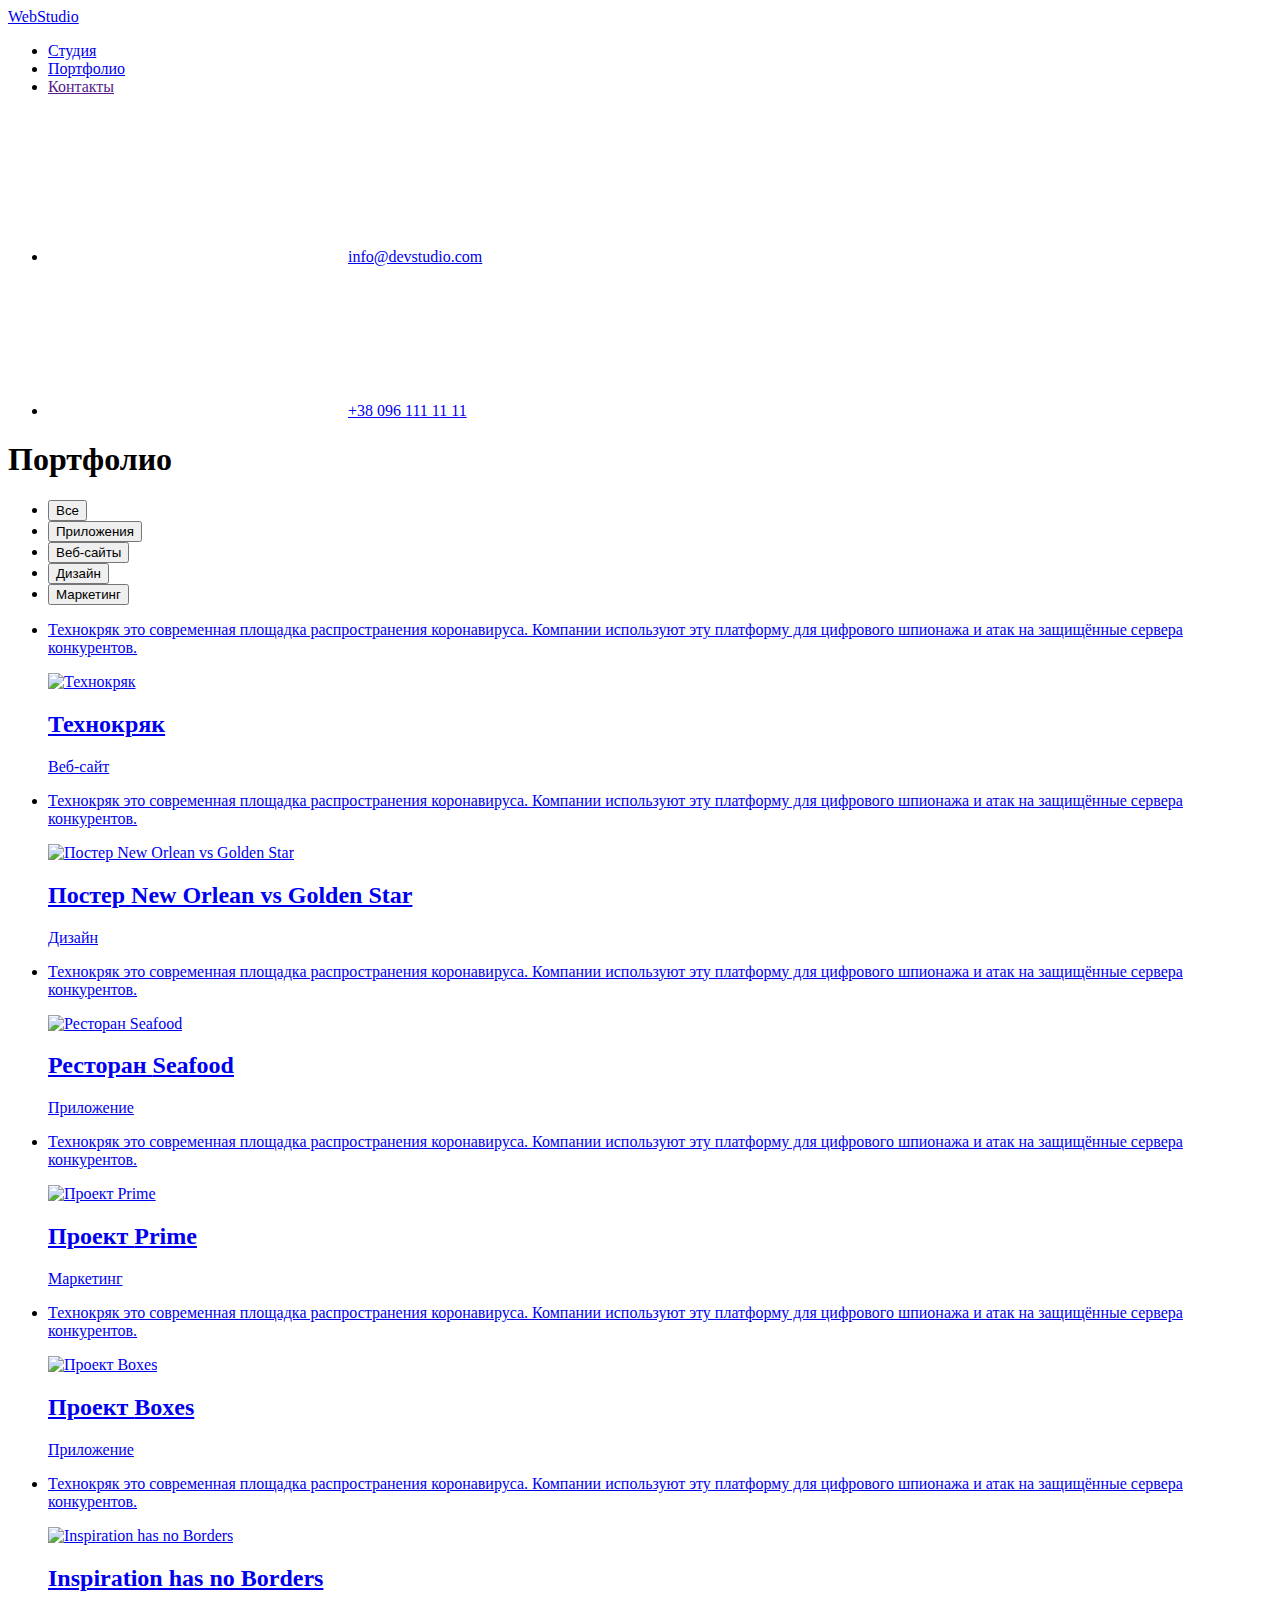
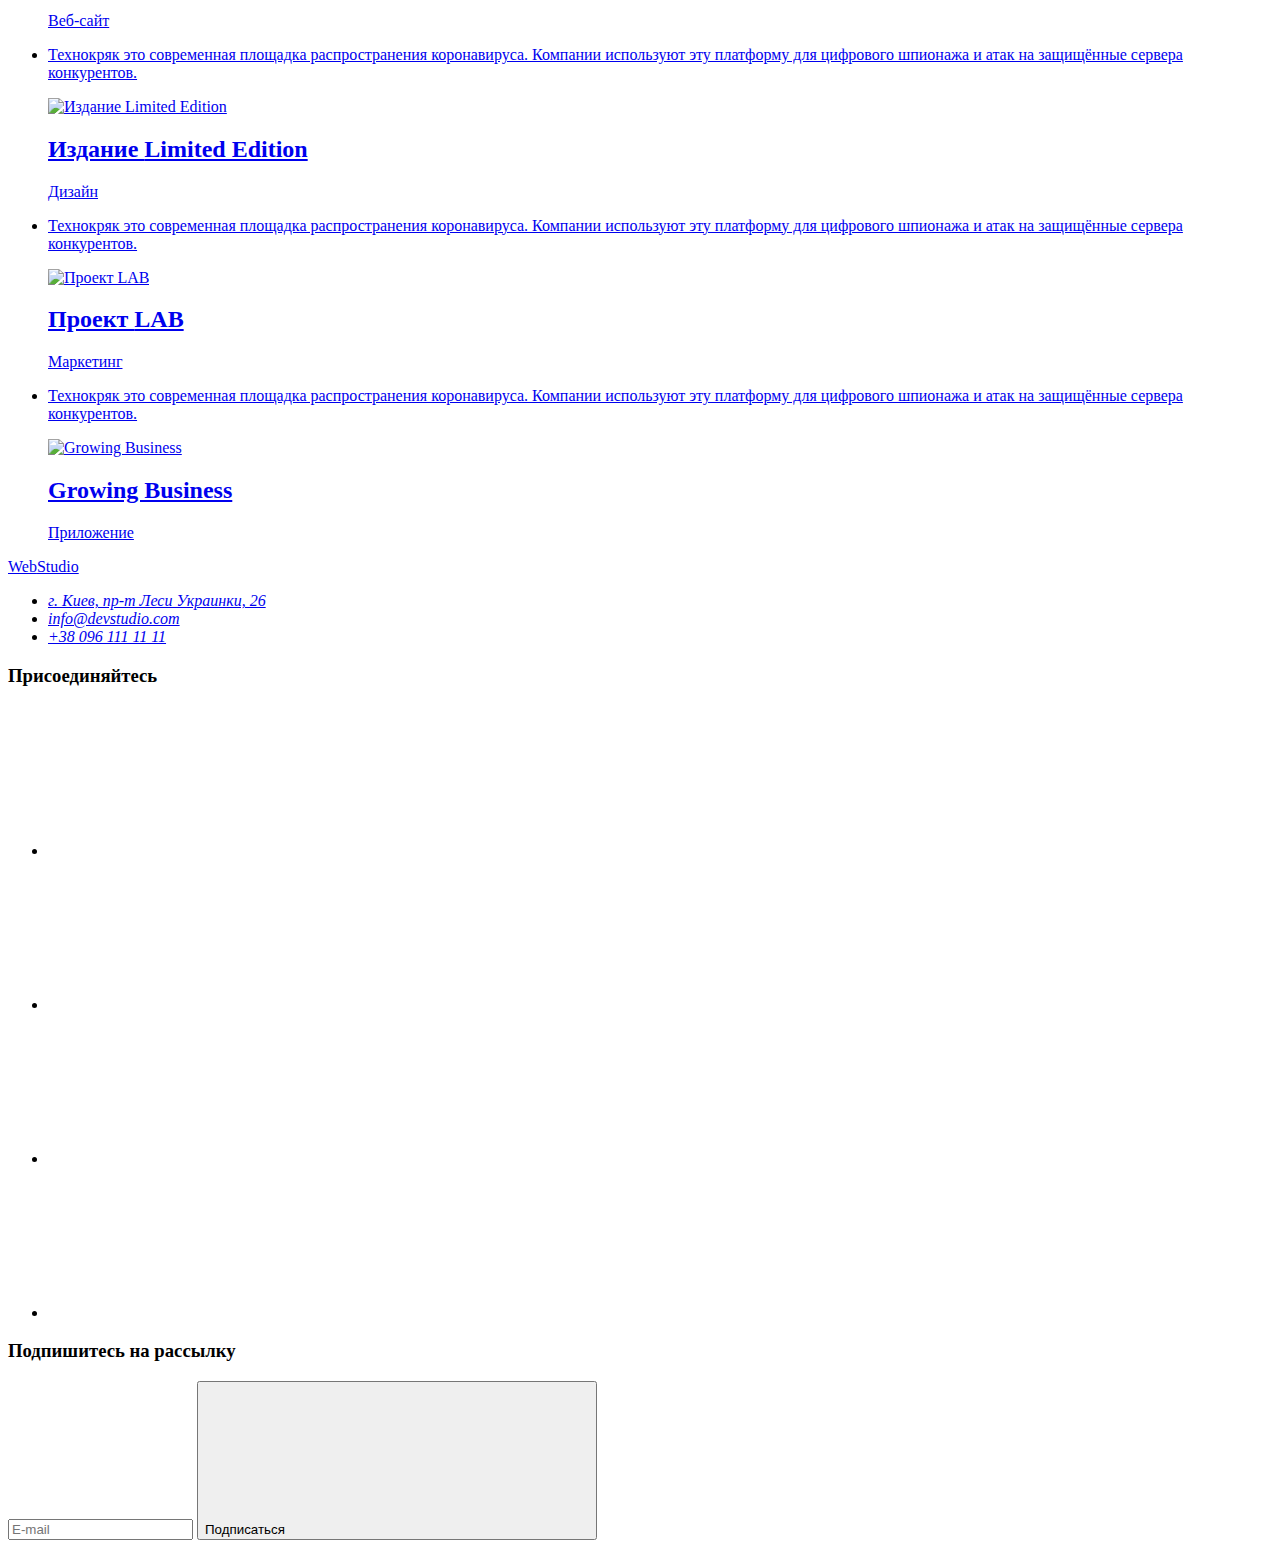
==== portfolio.html @ 22530e2b "Add files via upload" ====
<!DOCTYPE html>
<html lang="ru">

<head>
    <meta charset="UTF-8">
    <meta http-equiv="X-UA-Compatible" content="IE=edge">
    <meta name="viewport" content="width=device-width, initial-scale=1.0">
    <title>Портфолио</title>
    <link rel="preconnect" href="https://fonts.googleapis.com">
    <link rel="preconnect" href="https://fonts.gstatic.com" crossorigin>
    <link href="https://fonts.googleapis.com/css2?family=Raleway:wght@700&family=Roboto:wght@400;500;700;900&display=swap" rel="stylesheet">
    <link rel="stylesheet" href="./css/modern-normalize.css">
    <link rel="stylesheet" href="./css/styles.css">
</head>

<body>

    <!-- Шапка -->
    <header>
        <div class="container flex">
            <!-- Навигация по сайту -->
            <a href="./index.html" class="logo-head" lang="en"><span class="logo-accent">Web</span>Studio</a>
            <nav class="navigation">
                <ul class="site-nav">
                    <li class="item"><a href="./index.html" class="link">Студия</a></li>
                    <li class="item">
                        <a href="./portfolio.html" class="link current">Портфолио</a>
                        <div class="curr"></div>
                    </li>
                    <li class="item"><a href="" class="link">Контакты</a></li>
                </ul>
            </nav>
            <ul class="contact-nav">
                <li class="item">
                    <a href="mailto:info@devstudio.com" class="link">
                        <svg class="mail-icon">
                            <use href="./images/icons.svg#veicon-enlope-hover"></use>
                        </svg>info@devstudio.com</a>
                </li>
                <li class="item">
                    <a href="tel:+380961111111" class="link">
                        <svg class="tel-icon">
                            <use href="./images/icons.svg#icon-smartphone"></use>
                        </svg>+38 096 111 11 11</a>
                </li>
            </ul>
        </div>
    </header>

    <!-- Раздел с уникальным контентом -->
    <main>
        <!-- Секция с набором проектов и их сортировкой -->
        <section class="section portfolio">
            <div class="container">
                <h1 class="section-title hide">Портфолио</h1>
                <ul class="filter-buttons">
                    <li class="item"><button type="button" class="portfolio-button">Все</button></li>
                    <li class="item"><button type="button" class="portfolio-button">Приложения</button></li>
                    <li class="item"><button type="button" class="portfolio-button">Веб-сайты</button></li>
                    <li class="item"><button type="button" class="portfolio-button">Дизайн</button></li>
                    <li class="item"><button type="button" class="portfolio-button">Маркетинг</button></li>
                </ul>

                <ul class="filter">
                    <li class="item">
                        <a href="#" class="link">
                            <div class="posters">
                                <p class="posters-descr-text">Технокряк это современная площадка распространения коронавируса. Компании используют эту платформу для цифрового шпионажа и атак на защищённые сервера конкурентов.
                                </p>
                                <img src="images/porfolio/tehnokriak.png" alt="Технокряк" width="370">
                            </div>
                            <div class="posters-text">
                                <h2 class="title">Технокряк</h2>
                                <p class="text">Веб-сайт</p>
                            </div>
                        </a>
                    </li>
                    <li class="item">
                        <a href="#" class="link">
                            <div class="posters">
                                <p class="posters-descr-text">Технокряк это современная площадка распространения коронавируса. Компании используют эту платформу для цифрового шпионажа и атак на защищённые сервера конкурентов.
                                </p>
                                <img src="images/porfolio/new-orlean-vs-golden-star.png" alt="Постер New Orlean vs Golden Star" width="370">
                            </div>
                            <div class="posters-text">
                                <h2 class="title">Постер <span lang="en">New Orlean vs Golden Star</span></h2>
                                <p class="text">Дизайн</p>
                            </div>
                        </a>
                    </li>
                    <li class="item">
                        <a href="#" class="link">
                            <div class="posters">
                                <p class="posters-descr-text">Технокряк это современная площадка распространения коронавируса. Компании используют эту платформу для цифрового шпионажа и атак на защищённые сервера конкурентов.
                                </p>
                                <img src="images/porfolio/seafood.png" alt="Ресторан Seafood" width="370">
                            </div>
                            <div class="posters-text">
                                <h2 class="title">Ресторан <span lang="en">Seafood</span></h2>
                                <p class="text">Приложение</p>
                            </div>
                        </a>
                    </li>
                    <li class="item">
                        <a href="#" class="link">
                            <div class="posters">
                                <p class="posters-descr-text">Технокряк это современная площадка распространения коронавируса. Компании используют эту платформу для цифрового шпионажа и атак на защищённые сервера конкурентов.
                                </p>
                                <img src="images/porfolio/project-prime.png" alt="Проект Prime" width="370">
                            </div>
                            <div class="posters-text">
                                <h2 class="title">Проект <span lang="en">Prime</span></h2>
                                <p class="text">Маркетинг</p>
                            </div>
                        </a>
                    </li>
                    <li class="item">
                        <a href="#" class="link">
                            <div class="posters">
                                <p class="posters-descr-text">Технокряк это современная площадка распространения коронавируса. Компании используют эту платформу для цифрового шпионажа и атак на защищённые сервера конкурентов.
                                </p>
                                <img src="images/porfolio/project-boxes.png" alt="Проект Boxes" width="370">
                            </div>
                            <div class="posters-text">
                                <h2 class="title">Проект <span lang="en">Boxes</span></h2>
                                <p class="text">Приложение</p>
                            </div>
                        </a>
                    </li>
                    <li class="item">
                        <a href="#" class="link">
                            <div class="posters">
                                <p class="posters-descr-text">Технокряк это современная площадка распространения коронавируса. Компании используют эту платформу для цифрового шпионажа и атак на защищённые сервера конкурентов.
                                </p>
                                <img src="images/porfolio/inspiration-has-no-borders.png" alt="Inspiration has no Borders" width="370">
                            </div>
                            <div class="posters-text">
                                <h2 class="title" lang="en">Inspiration has no Borders</h2>
                                <p class="text">Веб-сайт</p>
                            </div>
                        </a>
                    </li>
                    <li class="item">
                        <a href="#" class="link">
                            <div class="posters">
                                <p class="posters-descr-text">Технокряк это современная площадка распространения коронавируса. Компании используют эту платформу для цифрового шпионажа и атак на защищённые сервера конкурентов.
                                </p>
                                <img src="images/porfolio/limited-edition.png" alt="Издание Limited Edition" width="370">
                            </div>
                            <div class="posters-text">
                                <h2 class="title">Издание <span lang="en">Limited Edition</span></h2>
                                <p class="text">Дизайн</p>
                            </div>
                        </a>
                    </li>
                    <li class="item">
                        <a href="#" class="link">
                            <div class="posters">
                                <p class="posters-descr-text">Технокряк это современная площадка распространения коронавируса. Компании используют эту платформу для цифрового шпионажа и атак на защищённые сервера конкурентов.
                                </p>
                                <img src="images/porfolio/project-lab.png" alt="Проект LAB" width="370">
                            </div>
                            <div class="posters-text">
                                <h2 class="title">Проект <span lang="en">LAB</span></h2>
                                <p class="text">Маркетинг</p>
                            </div>
                        </a>
                    </li>
                    <li class="item">
                        <a href="#" class="link">
                            <div class="posters">
                                <p class="posters-descr-text">Технокряк это современная площадка распространения коронавируса. Компании используют эту платформу для цифрового шпионажа и атак на защищённые сервера конкурентов.
                                </p>
                                <img src="images/porfolio/growing-business.png" alt="Growing Business" width="370">
                            </div>
                            <div class="posters-text">
                                <h2 class="title" lang="en">Growing Business</h2>
                                <p class="text">Приложение</p>
                            </div>
                        </a>
                    </li>
                </ul>
            </div>
        </section>
    </main>

    <!-- Подвал -->
    <!-- Подвал -->
    <footer class="footer">
        <div class="container">
            <div class="conection">
                <a href="./index.html" class="logo-foot" lang="en"><span class="logo-accent">Web</span>Studio</a>
                <address>
                    <ul class="address">
                        <li class="item"><a href="https://goo.gl/maps/6MaBWdPsoocgWnQo9" class="link">г. Киев, пр-т Леси
                                Украинки, 26</a></li>
                        <li class="item"><a href="mailto:info@devstudio.com" class="link-opacity">info@devstudio.com</a>
                        </li>
                        <li><a href="tel:+380961111111" class="link-opacity ">+38 096 111 11 11</a></li>
                    </ul>
                </address>
            </div>
            <div class="join-us">
                <h3 class="title">Присоединяйтесь</h3>
                <ul class="colladge-join">
                    <li class="item">
                        <a href="https://www.instagram.com/" class="link-join">
                            <svg class="icon-join">
                                <use href="./images/icons.svg#icon-instagram"></use>
                            </svg>
                        </a>
                    </li>
                    <li class="item">
                        <a href="https://twitter.com/" class="link-join">
                            <svg class="icon-join">
                                <use href="./images/icons.svg#icon-twitter"></use>
                            </svg>
                        </a>
                    </li>
                    <li class="item">
                        <a href="https://facebook.com/" class="link-join">
                            <svg class="icon-join">
                                <use href="./images/icons.svg#icon-facebook"></use>
                            </svg>
                        </a>
                    </li>
                    <li class="item">
                        <a href="https://linkedin.com/" class="link-join">
                            <svg class="icon-join">
                                <use href="./images/icons.svg#icon-linkedin"></use>
                            </svg>
                        </a>
                    </li>
                </ul>
            </div>
            <form class="subscribe">
                <h3 class="title">Подпишитесь на рассылку</h3>
                <div class="subscribe-field">
                    <label class="sub-label">
                        <input type="email" name="email" class="email" placeholder="E-mail" />
                    </label>
                    <button type="submit" class="button subscribe-button">
                        <span class="subscribe-button-content">
                            Подписаться
                            <svg class="subscribe-icon">
                                <use href="./images/icons.svg#telegram"></use>
                            </svg>
                        </span>
                    </button>
                </div>
            </form>
        </div>
    </footer>
</body>

</html>
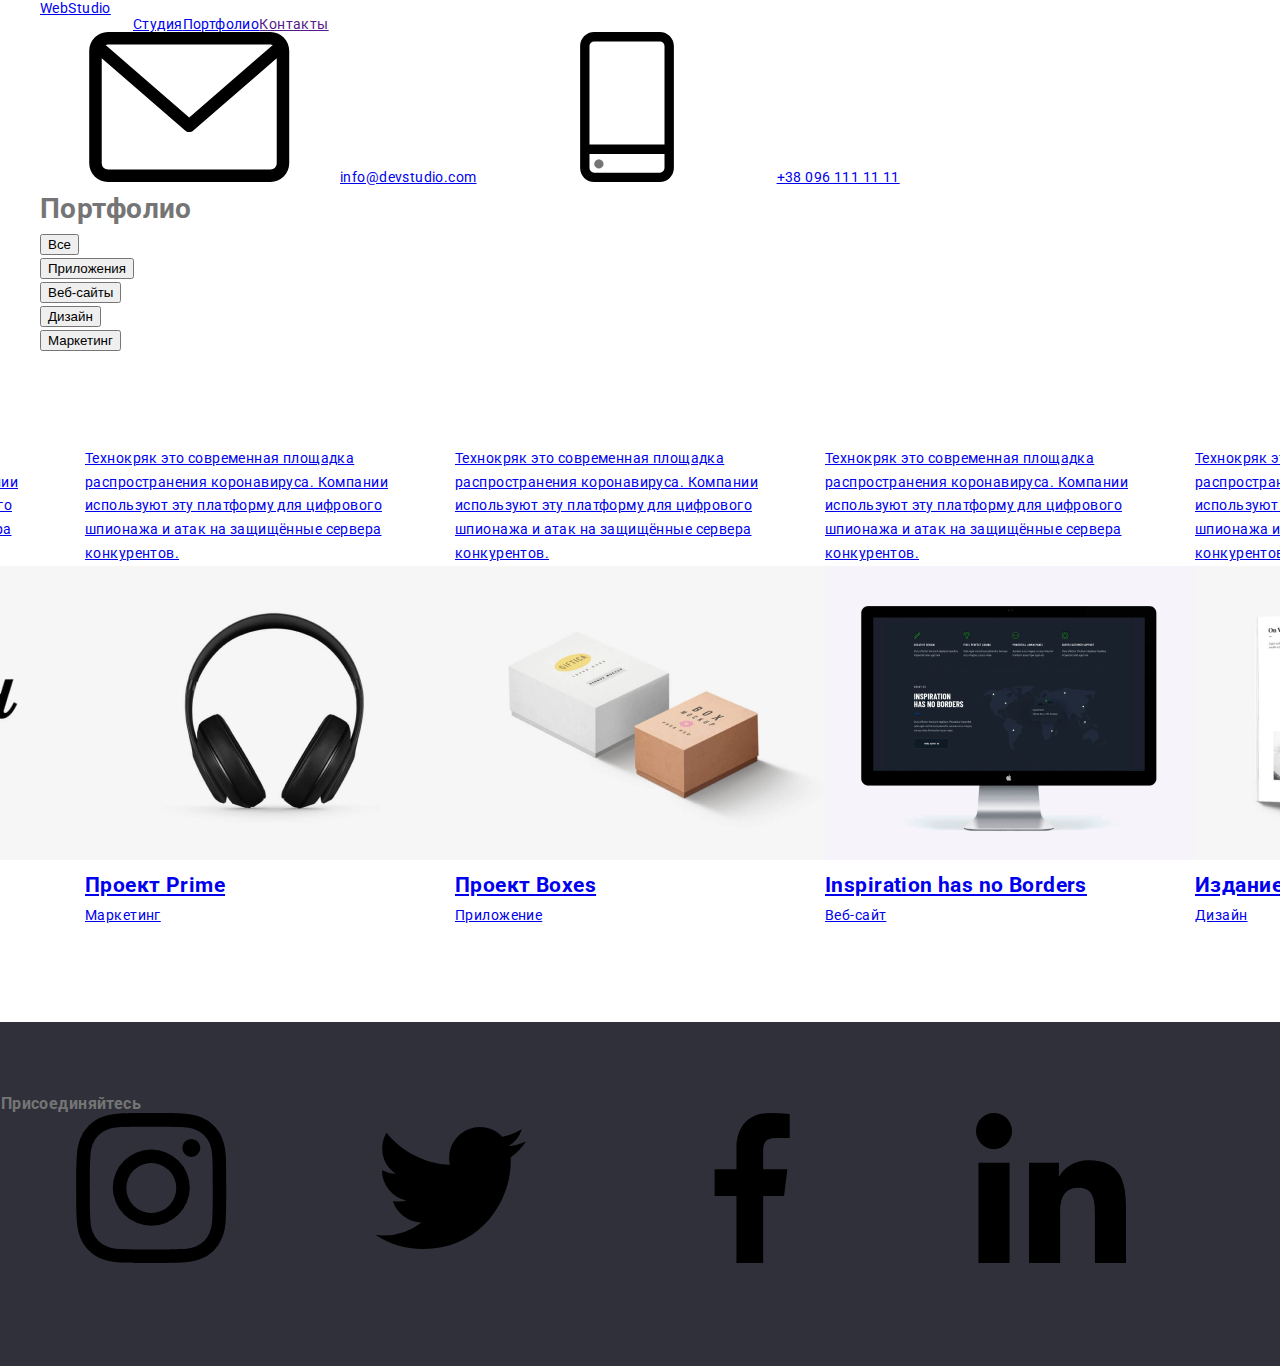
==== commit 2b4ce6df: "підключення sass" ====
--- a/portfolio.html
+++ b/portfolio.html
@@ -9,8 +9,9 @@
     <link rel="preconnect" href="https://fonts.googleapis.com">
     <link rel="preconnect" href="https://fonts.gstatic.com" crossorigin>
     <link href="https://fonts.googleapis.com/css2?family=Raleway:wght@700&family=Roboto:wght@400;500;700;900&display=swap" rel="stylesheet">
-    <link rel="stylesheet" href="./css/modern-normalize.css">
-    <link rel="stylesheet" href="./css/styles.css">
+    <link rel="stylesheet" href="https://cdnjs.cloudflare.com/ajax/libs/modern-normalize/1.1.0/modern-normalize.min.css" integrity="sha512-wpPYUAdjBVSE4KJnH1VR1HeZfpl1ub8YT/NKx4PuQ5NmX2tKuGu6U/JRp5y+Y8XG2tV+wKQpNHVUX03MfMFn9Q==" crossorigin="anonymous" referrerpolicy="no-referrer"
+    />
+    <link rel="stylesheet" href="css/main.min.css" />
 </head>
 
 <body>
--- a/css/main.min.css
+++ b/css/main.min.css
@@ -0,0 +1 @@
+body{margin:auto;background-color:#fff;color:#757575;font-family:Roboto,sans-serif;font-size:14px;font-weight:400;letter-spacing:.03em}h1,h2,h3,h4,h5,h6,p,ul{margin-top:0;margin-bottom:0}ul{padding:0;list-style:none}.container{width:1200px;margin:0 auto;padding-left:15px;padding-right:15px}.button{text-align:center;color:#fff;background-color:#2196f3;-webkit-box-shadow:0px 4px 4px rgba(0,0,0,.15);box-shadow:0px 4px 4px rgba(0,0,0,.15);font-family:Roboto,sans-serif;font-weight:700;font-size:16px;line-height:1.87;letter-spacing:.06em;cursor:pointer;border:none;border-radius:4px;padding:10px 30px;margin:0 auto;width:200px;height:50px;-webkit-transition:color 250ms cubic-bezier(0.4, 0, 0.2, 1),background-color 250ms cubic-bezier(0.4, 0, 0.2, 1);-o-transition:color 250ms cubic-bezier(0.4, 0, 0.2, 1),background-color 250ms cubic-bezier(0.4, 0, 0.2, 1);transition:color 250ms cubic-bezier(0.4, 0, 0.2, 1),background-color 250ms cubic-bezier(0.4, 0, 0.2, 1)}.button:hover,.button:focus{color:#2196f3;background-color:#fff}.logo{color:#000;font-family:Raleway,sans-serif;font-weight:700;font-size:26px;line-height:1.2;text-decoration:none}.section{margin:auto;color:var(--primary-text-color);line-height:1.71;margin-bottom:94px}.section--accent{background-color:#f5f4fa}.section__title{color:#212121;font-weight:700;font-size:36px;line-height:1.17;text-align:center;margin-bottom:50px}.section__title--hide{display:none}.section__title--team{padding-top:94px}.section--portfolio{margin-bottom:0}.header{border-bottom:1px solid #ececec}.header .container{display:-webkit-box;display:-ms-flexbox;display:flex;-webkit-box-align:center;-ms-flex-align:center;align-items:center;-webkit-box-pack:start;-ms-flex-pack:start;justify-content:flex-start}.logo__accent{color:#2196f3}.site-nav{display:-webkit-box;display:-ms-flexbox;display:flex;margin-left:93px}.site-nav__item{position:relative}.site-nav__item:not(:last-child){margin-right:50px}.site-nav__link{display:block;padding-top:32px;padding-bottom:32px;color:#212121;font-weight:500;line-height:1.14;letter-spacing:.02em;text-decoration:none}.site-nav__link:hover,.site-nav__link:focus{color:#2196f3}.site-nav__link--current{color:#2196f3}.site-nav__link--current::after{content:"";position:absolute;width:100%;height:4px;left:0;bottom:-1px;background-color:#2196f3;border-radius:2px}.contact-nav{display:-webkit-box;display:-ms-flexbox;display:flex;margin-left:auto;-webkit-box-align:center;-ms-flex-align:center;align-items:center;padding-left:0}.contact-nav__item:last-child{margin-left:50px}.contact-nav__link{display:-webkit-inline-box;display:-ms-inline-flexbox;display:inline-flex;-webkit-box-align:center;-ms-flex-align:center;align-items:center;color:#757575;font-weight:500;line-height:1.14;letter-spacing:.02em;text-decoration:none;-webkit-transition:color 250ms cubic-bezier(0.4, 0, 0.2, 1);-o-transition:color 250ms cubic-bezier(0.4, 0, 0.2, 1);transition:color 250ms cubic-bezier(0.4, 0, 0.2, 1)}.contact-nav__link:hover,.contact-nav__link:focus{color:#2196f3}.contact-nav__link:hover .contact-nav__icon--mail,.contact-nav__link:focus .contact-nav__icon--mail{fill:#2196f3}.contact-nav__link:hover .contact-nav__icon--tel,.contact-nav__link:focus .contact-nav__icon--tel{fill:#2196f3}.contact-nav__icon{margin-right:10px;fill:#757575;-webkit-transition:fill 250ms cubic-bezier(0.4, 0, 0.2, 1);-o-transition:fill 250ms cubic-bezier(0.4, 0, 0.2, 1);transition:fill 250ms cubic-bezier(0.4, 0, 0.2, 1)}.contact-nav__icon--mail{width:16px;height:12px}.contact-nav__icon--tel{width:10px;height:16px}.hero{margin:auto;background-color:#2f303a;text-align:center;height:600px;margin-bottom:94px;max-width:1600px;height:600px;background-image:-webkit-gradient(linear, left top, right top, from(rgba(47, 48, 58, 0.4)), to(rgba(47, 48, 58, 0.4))),url(../images/hero.jpg);background-image:-o-linear-gradient(left, rgba(47, 48, 58, 0.4), rgba(47, 48, 58, 0.4)),url(../images/hero.jpg);background-image:linear-gradient(to right, rgba(47, 48, 58, 0.4), rgba(47, 48, 58, 0.4)),url(../images/hero.jpg)}.hero__title{color:#fff;font-weight:900;font-size:44px;line-height:1.36;letter-spacing:.06em;text-transform:uppercase;padding-top:200px;margin-bottom:30px}.features{display:-webkit-box;display:-ms-flexbox;display:flex;width:calc((100% - 90px) / 4);color:#757575}.features__item{min-width:270px}.features__item:not(:last-child){margin-right:30px}.features__title{color:#212121;font-size:14px;line-height:1.14;font-weight:700;text-transform:uppercase;margin-bottom:10px}.features__wrap{display:-webkit-inline-box;display:-ms-inline-flexbox;display:inline-flex;width:270px;background:#f5f4fa;border-radius:4px;margin-bottom:30px}.features__icon{width:70px;height:70px;margin:25px 100px}.our-work{display:-webkit-box;display:-ms-flexbox;display:flex}.our-work__item{position:relative;display:-webkit-inline-box;display:-ms-inline-flexbox;display:inline-flex}.our-work__item:not(:last-child){margin-right:30px}.description{position:absolute;width:100%;height:70px;left:0;bottom:0;background:rgba(47,48,58,.8)}.description__text{padding:27px 82px;font-weight:700;line-height:16px;text-align:center;text-transform:uppercase;color:#fff}.our-team{display:-webkit-box;display:-ms-flexbox;display:flex;padding-bottom:94px;color:#757575;font-size:16px;line-height:19px}.our-team__item{background:#fff;-webkit-box-shadow:0px 1px 3px rgba(0,0,0,.12),0px 1px 1px rgba(0,0,0,.14),0px 2px 1px rgba(0,0,0,.2);box-shadow:0px 1px 3px rgba(0,0,0,.12),0px 1px 1px rgba(0,0,0,.14),0px 2px 1px rgba(0,0,0,.2);border-radius:0px 0px 4px 4px}.our-team__item:not(:last-child){margin-right:30px}.workers__title{text-align:center;color:#212121;font-weight:500;font-size:16px;line-height:18.75px;margin-bottom:10px}.workers__photo{display:block;margin-bottom:30px}.workers__text{text-align:center;margin-bottom:16px}.colladge{display:-webkit-box;display:-ms-flexbox;display:flex;-webkit-box-pack:center;-ms-flex-pack:center;justify-content:center;padding-bottom:30px}.colladge__link{display:-webkit-inline-box;display:-ms-inline-flexbox;display:inline-flex;width:44px;height:44px;background-size:contain;border-radius:50%;background-color:#fff;-webkit-transition:background-color 250ms cubic-bezier(0.4, 0, 0.2, 1);-o-transition:background-color 250ms cubic-bezier(0.4, 0, 0.2, 1);transition:background-color 250ms cubic-bezier(0.4, 0, 0.2, 1)}.colladge__link:hover,.colladge__link:focus{background-color:#2196f3}.colladge__link:hover .colladge__icon,.colladge__link:focus .colladge__icon{fill:#fff}.colladge__icon{width:20px;height:20px;margin:12px;fill:#afb1b8;-webkit-transition:fill 250ms cubic-bezier(0.4, 0, 0.2, 1);-o-transition:fill 250ms cubic-bezier(0.4, 0, 0.2, 1);transition:fill 250ms cubic-bezier(0.4, 0, 0.2, 1)}.colladge__item:not(:last-child){margin-right:10px}.client-list{display:-webkit-box;display:-ms-flexbox;display:flex;-webkit-box-pack:center;-ms-flex-pack:center;justify-content:center}.client-list__item:not(:last-child){margin-right:30px}.client-list__link{display:block;width:170px;height:92px;border:1px solid;color:#afb1b8;-webkit-box-sizing:border-box;box-sizing:border-box;border-radius:4px;-webkit-transition:color 250ms cubic-bezier(0.4, 0, 0.2, 1);-o-transition:color 250ms cubic-bezier(0.4, 0, 0.2, 1);transition:color 250ms cubic-bezier(0.4, 0, 0.2, 1)}.client-list__link:hover,.client-list__link:focus{color:#2196f3}.client-list__link:hover .client-list__icon--corp1,.client-list__link:focus .client-list__icon--corp1,.client-list__link:hover .client-list__icon--corp2,.client-list__link:focus .client-list__icon--corp2,.client-list__link:hover .client-list__icon--corp3,.client-list__link:focus .client-list__icon--corp3,.client-list__link:hover .client-list__icon--corp4,.client-list__link:focus .client-list__icon--corp4,.client-list__link:hover .client-list__icon--corp5,.client-list__link:focus .client-list__icon--corp5,.client-list__link:hover .client-list__icon--corp6,.client-list__link:focus .client-list__icon--corp6{fill:#2196f3}.client-list__icon{fill:#afb1b8;-webkit-transition:fill 250ms cubic-bezier(0.4, 0, 0.2, 1);-o-transition:fill 250ms cubic-bezier(0.4, 0, 0.2, 1);transition:fill 250ms cubic-bezier(0.4, 0, 0.2, 1)}.client-list__icon--corp1{width:41px;height:46.7px;margin:23px 65px}.client-list__icon--corp2{width:40px;height:52px;margin:20px 65px}.client-list__icon--corp3{width:43px;height:41px;margin:25px 63px}.client-list__icon--corp4{width:84px;height:40px;margin:25px 43px}.client-list__icon--corp5{width:62px;height:45px;margin:23px 54px}.client-list__icon--corp6{width:94px;height:44px;margin:24px 38px}.footer{background-color:#2f303a}.footer .container{display:-webkit-box;display:-ms-flexbox;display:flex;-webkit-box-pack:center;-ms-flex-pack:center;justify-content:center}.connection{display:inline-block}.logo__foot{color:#fff;display:inline-block;padding-top:60px;margin-bottom:20px}.address{display:-webkit-box;display:-ms-flexbox;display:flex;-webkit-box-orient:vertical;-webkit-box-direction:normal;-ms-flex-direction:column;flex-direction:column;font-style:normal;padding-bottom:60px}.address__link{color:#fff;font-style:inherit;line-height:1.71;text-decoration:none}.address__link:hover,.address__link:focus{color:#fff}.address__link--opacity{color:rgba(255,255,255,.6);line-height:1.71;text-decoration:none;text-shadow:0px 4px 4px rgba(0,0,0,.25)}.address__item:not(:last-child){margin-bottom:8px}.join-us{padding:72px 0 100px 78px}.join-us__title{font-weight:700;line-height:16px;text-transform:uppercase;color:#fff;margin-bottom:20px}.colladge-join{display:-webkit-box;display:-ms-flexbox;display:flex}.colladge-join__item:not(:last-child){margin-right:10px}.colladge-join__link{display:-webkit-box;display:-ms-flexbox;display:flex;border-radius:50%;background-color:rgba(255,255,255,.1);-webkit-transition:background-color 250ms cubic-bezier(0.4, 0, 0.2, 1);-o-transition:background-color 250ms cubic-bezier(0.4, 0, 0.2, 1);transition:background-color 250ms cubic-bezier(0.4, 0, 0.2, 1)}.colladge-join__link:hover,.colladge-join__link:focus{background-color:#2196f3}.colladge-join__icon{width:20px;height:20px;margin:12px;fill:#fff}.subscribe{display:-webkit-box;display:-ms-flexbox;display:flex;-webkit-box-orient:vertical;-webkit-box-direction:normal;-ms-flex-direction:column;flex-direction:column;font-weight:700;line-height:16px;text-transform:uppercase;color:#fff;padding-top:72px;padding-left:93px}.subscribe__title{margin-bottom:20px}.subscribe__field{display:-webkit-inline-box;display:-ms-inline-flexbox;display:inline-flex}.subscribe__field::-webkit-input-placeholder{font-size:16px;line-height:1.25;display:-webkit-box;display:flex;-webkit-box-align:center;align-items:center;color:rgba(255,255,255,.6)}.subscribe__field::-moz-placeholder{font-size:16px;line-height:1.25;display:flex;align-items:center;color:rgba(255,255,255,.6)}.subscribe__field:-ms-input-placeholder{font-size:16px;line-height:1.25;display:-ms-flexbox;display:flex;-ms-flex-align:center;align-items:center;color:rgba(255,255,255,.6)}.subscribe__field::-ms-input-placeholder{font-size:16px;line-height:1.25;display:-ms-flexbox;display:flex;-ms-flex-align:center;align-items:center;color:rgba(255,255,255,.6)}.subscribe__field::placeholder{font-size:16px;line-height:1.25;display:-webkit-box;display:-ms-flexbox;display:flex;-webkit-box-align:center;-ms-flex-align:center;align-items:center;color:rgba(255,255,255,.6)}.subscribe__label+.subscribe__button{margin-left:12px}.subscribe__input{width:358px;height:50px;padding-top:15px;padding-bottom:15px;padding-left:16px;border:1px solid rgba(255,255,255,.3);-webkit-filter:drop-shadow(0px 4px 4px rgba(0, 0, 0, 0.15));filter:drop-shadow(0px 4px 4px rgba(0, 0, 0, 0.15));border-radius:4px;background:transparent;color:#fff;outline:none}.subscribe__input:focus{border-color:#2196f3;-webkit-transition:border-color 250ms cubic-bezier(0.4, 0, 0.2, 1);-o-transition:border-color 250ms cubic-bezier(0.4, 0, 0.2, 1);transition:border-color 250ms cubic-bezier(0.4, 0, 0.2, 1)}.subscribe__button:hover .subscribe__icon,.subscribe__button:focus .subscribe__icon{fill:#2196f3}.subscribe__button--text{display:-webkit-box;display:-ms-flexbox;display:flex;-webkit-box-pack:center;-ms-flex-pack:center;justify-content:center;-webkit-box-align:center;-ms-flex-align:center;align-items:center}.subscribe__icon{width:24px;height:24px;fill:#fff;margin-left:10px;-webkit-transition:fill 250ms cubic-bezier(0.4, 0, 0.2, 1);-o-transition:fill 250ms cubic-bezier(0.4, 0, 0.2, 1);transition:fill 250ms cubic-bezier(0.4, 0, 0.2, 1)}.filter{display:-webkit-box;display:-ms-flexbox;display:flex;-webkit-box-pack:center;-ms-flex-pack:center;justify-content:center;padding-top:94px;margin-bottom:50px}.filter__item:not(:last-child){margin-right:8px}.filter__button{padding:6px 22px;text-align:center;color:#212121;background-color:#f5f4fa;font-family:Roboto,sans-serif;font-weight:500;font-size:16px;line-height:1.62;cursor:pointer;border:none;-webkit-box-shadow:none;box-shadow:none;border-radius:4px;-webkit-transition:color 250ms cubic-bezier(0.4, 0, 0.2, 1),background-color 250ms cubic-bezier(0.4, 0, 0.2, 1),-webkit-box-shadow 250ms cubic-bezier(0.4, 0, 0.2, 1);transition:color 250ms cubic-bezier(0.4, 0, 0.2, 1),background-color 250ms cubic-bezier(0.4, 0, 0.2, 1),-webkit-box-shadow 250ms cubic-bezier(0.4, 0, 0.2, 1);-o-transition:color 250ms cubic-bezier(0.4, 0, 0.2, 1),background-color 250ms cubic-bezier(0.4, 0, 0.2, 1),box-shadow 250ms cubic-bezier(0.4, 0, 0.2, 1);transition:color 250ms cubic-bezier(0.4, 0, 0.2, 1),background-color 250ms cubic-bezier(0.4, 0, 0.2, 1),box-shadow 250ms cubic-bezier(0.4, 0, 0.2, 1);transition:color 250ms cubic-bezier(0.4, 0, 0.2, 1),background-color 250ms cubic-bezier(0.4, 0, 0.2, 1),box-shadow 250ms cubic-bezier(0.4, 0, 0.2, 1),-webkit-box-shadow 250ms cubic-bezier(0.4, 0, 0.2, 1)}.filter__button:hover,.filter__button:focus{color:#fff;background-color:#2196f3;-webkit-box-shadow:0px 3px 1px rgba(0,0,0,.1),0px 1px 2px rgba(0,0,0,.08),0px 2px 2px rgba(0,0,0,.12);box-shadow:0px 3px 1px rgba(0,0,0,.1),0px 1px 2px rgba(0,0,0,.08),0px 2px 2px rgba(0,0,0,.12)}.card-set{display:-webkit-box;display:-ms-flexbox;display:flex;-ms-flex-wrap:wrap;flex-wrap:wrap;padding-bottom:94px;font-size:16px;line-height:1.87}.card-set__item{margin-right:30px;margin-bottom:30px;-webkit-box-shadow:none;box-shadow:none;-webkit-transition:-webkit-box-shadow 250ms cubic-bezier(0.4, 0, 0.2, 1);transition:-webkit-box-shadow 250ms cubic-bezier(0.4, 0, 0.2, 1);-o-transition:box-shadow 250ms cubic-bezier(0.4, 0, 0.2, 1);transition:box-shadow 250ms cubic-bezier(0.4, 0, 0.2, 1);transition:box-shadow 250ms cubic-bezier(0.4, 0, 0.2, 1), -webkit-box-shadow 250ms cubic-bezier(0.4, 0, 0.2, 1)}.card-set__item:nth-child(3n){margin-right:0}.card-set__item:nth-last-child(-n+3){margin-bottom:0}.card-set__item:hover,.card-set__item:focus{-webkit-box-shadow:0px 1px 1px rgba(0,0,0,.12),0px 4px 4px rgba(0,0,0,.06),1px 4px 6px rgba(0,0,0,.16);box-shadow:0px 1px 1px rgba(0,0,0,.12),0px 4px 4px rgba(0,0,0,.06),1px 4px 6px rgba(0,0,0,.16)}.project__link{position:relative;text-decoration:none;color:#757575;background:#fff;display:-webkit-inline-box;display:-ms-inline-flexbox;display:inline-flex;-webkit-box-orient:vertical;-webkit-box-direction:normal;-ms-flex-direction:column;flex-direction:column;width:370px}.project__link:hover .poster::before,.project__link:hover .poster__text,.project__link:focus .poster::before,.project__link:focus .poster__text{-webkit-transform:translateY(0);-ms-transform:translateY(0);transform:translateY(0)}.poster{position:relative;overflow:hidden;display:-webkit-inline-box;display:-ms-inline-flexbox;display:inline-flex}.poster::before{content:"";display:-webkit-inline-box;display:-ms-inline-flexbox;display:inline-flex;position:absolute;width:100%;height:100%;top:0;left:0;background:rgba(33,150,243,.9);-webkit-transform:translateY(calc(100% + 1px));-ms-transform:translateY(calc(100% + 1px));transform:translateY(calc(100% + 1px));-webkit-transition:-webkit-transform 250ms cubic-bezier(0.4, 0, 0.2, 1);transition:-webkit-transform 250ms cubic-bezier(0.4, 0, 0.2, 1);-o-transition:transform 250ms cubic-bezier(0.4, 0, 0.2, 1);transition:transform 250ms cubic-bezier(0.4, 0, 0.2, 1);transition:transform 250ms cubic-bezier(0.4, 0, 0.2, 1), -webkit-transform 250ms cubic-bezier(0.4, 0, 0.2, 1)}.poster__text{position:absolute;width:100%;height:100%;top:0;left:0;padding:63px 24px;font-weight:400;font-size:18px;line-height:1.56;color:#fff;-webkit-transform:translateY(100%);-ms-transform:translateY(100%);transform:translateY(100%);-webkit-transition:-webkit-transform 250ms cubic-bezier(0.4, 0, 0.2, 1);transition:-webkit-transform 250ms cubic-bezier(0.4, 0, 0.2, 1);-o-transition:transform 250ms cubic-bezier(0.4, 0, 0.2, 1);transition:transform 250ms cubic-bezier(0.4, 0, 0.2, 1);transition:transform 250ms cubic-bezier(0.4, 0, 0.2, 1), -webkit-transform 250ms cubic-bezier(0.4, 0, 0.2, 1)}.content{border-left:1px solid #eee;border-right:1px solid #eee;border-bottom:1px solid #eee;padding-top:20px}.content__title{color:#212121;font-weight:700;font-size:18px;line-height:2;letter-spacing:.06em;margin-bottom:2px;padding-left:24px}.content__text{padding-bottom:20px;padding-left:24px}.backdrop{position:fixed;top:0;left:0;width:100%;height:100%;background-color:rgba(0,0,0,.5)}.backdrop.is-hidden{opacity:0;pointer-events:none;visibility:hidden}.modal{position:absolute;top:50%;left:50%;-webkit-transform:translate(-50%, -50%);-ms-transform:translate(-50%, -50%);transform:translate(-50%, -50%);width:528px;height:581px;background-color:#fff}.modal__button{position:absolute;top:0;right:0;width:30px;height:30px;background:#fff;border:1px solid rgba(0,0,0,.1);-webkit-box-sizing:border-box;box-sizing:border-box;border-radius:50%;margin-right:8px;margin-top:8px;padding:0}.modal__button:hover,.modal__button:focus{cursor:pointer}.modal__button:hover .modal__close-icon,.modal__button:focus .modal__close-icon{fill:#2196f3;-webkit-transition:fill 250ms cubic-bezier(0.4, 0, 0.2, 1);-o-transition:fill 250ms cubic-bezier(0.4, 0, 0.2, 1);transition:fill 250ms cubic-bezier(0.4, 0, 0.2, 1)}.modal__close-icon{position:absolute;top:50;right:50;-webkit-transform:translate(-50%, -50%);-ms-transform:translate(-50%, -50%);transform:translate(-50%, -50%);width:11px;height:11px;fill:#000}.form{padding:40px 39px 40px 41px}.form__title{font-weight:700;font-size:20px;line-height:1.15;text-align:center;color:#212121;margin-bottom:12px}.form-field{position:relative;display:-webkit-box;display:-ms-flexbox;display:flex;-webkit-box-orient:vertical;-webkit-box-direction:normal;-ms-flex-direction:column;flex-direction:column;margin-bottom:10px}.form-field__text{font-weight:400;font-size:12px;line-height:1.16;letter-spacing:.01em;color:#757575;margin-bottom:4px}.form-field__input{height:40px;border:1px solid rgba(33,33,33,.2);border-radius:4px;padding-left:42px;outline:none}.form-field__input:focus{border-color:#2196f3;-webkit-transition:border-color 250ms cubic-bezier(0.4, 0, 0.2, 1);-o-transition:border-color 250ms cubic-bezier(0.4, 0, 0.2, 1);transition:border-color 250ms cubic-bezier(0.4, 0, 0.2, 1)}.form-field__input:focus+.form-field__icon{fill:#2196f3;-webkit-transition:fill 250ms cubic-bezier(0.4, 0, 0.2, 1);-o-transition:fill 250ms cubic-bezier(0.4, 0, 0.2, 1);transition:fill 250ms cubic-bezier(0.4, 0, 0.2, 1)}.form-field__icon{position:absolute;top:0;left:0;display:inline-block;width:18px;height:18px;margin-top:29px;margin-left:12px;fill:#000}.comment-field{display:-webkit-box;display:-ms-flexbox;display:flex;-webkit-box-orient:vertical;-webkit-box-direction:normal;-ms-flex-direction:column;flex-direction:column;margin-bottom:20px}.comment-field__text{font-size:12px;line-height:1.16;letter-spacing:.01em;color:#757575;margin-bottom:4px}.comment-field__comment{padding:12px 16px;border:1px solid rgba(33,33,33,.2);border-radius:4px;outline:none;resize:none}.comment-field__comment:focus{border-color:#2196f3;-webkit-transition:border-color 250ms cubic-bezier(0.4, 0, 0.2, 1);-o-transition:border-color 250ms cubic-bezier(0.4, 0, 0.2, 1);transition:border-color 250ms cubic-bezier(0.4, 0, 0.2, 1)}.comment-field__comment::-webkit-input-placeholder{font-weight:400;font-size:12px;line-height:1.16;letter-spacing:.01em;color:rgba(117,117,117,.5)}.comment-field__comment::-moz-placeholder{font-weight:400;font-size:12px;line-height:1.16;letter-spacing:.01em;color:rgba(117,117,117,.5)}.comment-field__comment:-ms-input-placeholder{font-weight:400;font-size:12px;line-height:1.16;letter-spacing:.01em;color:rgba(117,117,117,.5)}.comment-field__comment::-ms-input-placeholder{font-weight:400;font-size:12px;line-height:1.16;letter-spacing:.01em;color:rgba(117,117,117,.5)}.comment-field__comment::placeholder{font-weight:400;font-size:12px;line-height:1.16;letter-spacing:.01em;color:rgba(117,117,117,.5)}.agree{display:-webkit-box;display:-ms-flexbox;display:flex;-webkit-box-pack:center;-ms-flex-pack:center;justify-content:center;-webkit-box-align:center;-ms-flex-align:center;align-items:center;margin-bottom:30px}.agree__text{line-height:1.71;color:#757575}.agree__icon{display:-webkit-inline-box;display:-ms-inline-flexbox;display:inline-flex;width:16px;height:15px;border:2px solid #212121;border-radius:2px;cursor:pointer}.agree__icon+.agree__text{margin-left:7px}.agree__input{-webkit-appearance:none;-moz-appearance:none;appearance:none}.agree__input:checked+.agree__icon{border-color:#2196f3;background-color:#2196f3;background-image:url("../images/check.svg#check-icon");background-size:contain;background-origin:border-box}.agree__link{color:#2196f3}.form__button{display:block;margin-left:auto;margin-right:auto}.form__button:hover,.form__button:focus{color:#fff;background-color:#188ce8;-webkit-transition:background-color 250ms cubic-bezier(0.4, 0, 0.2, 1);-o-transition:background-color 250ms cubic-bezier(0.4, 0, 0.2, 1);transition:background-color 250ms cubic-bezier(0.4, 0, 0.2, 1)}/*# sourceMappingURL=main.min.css.map */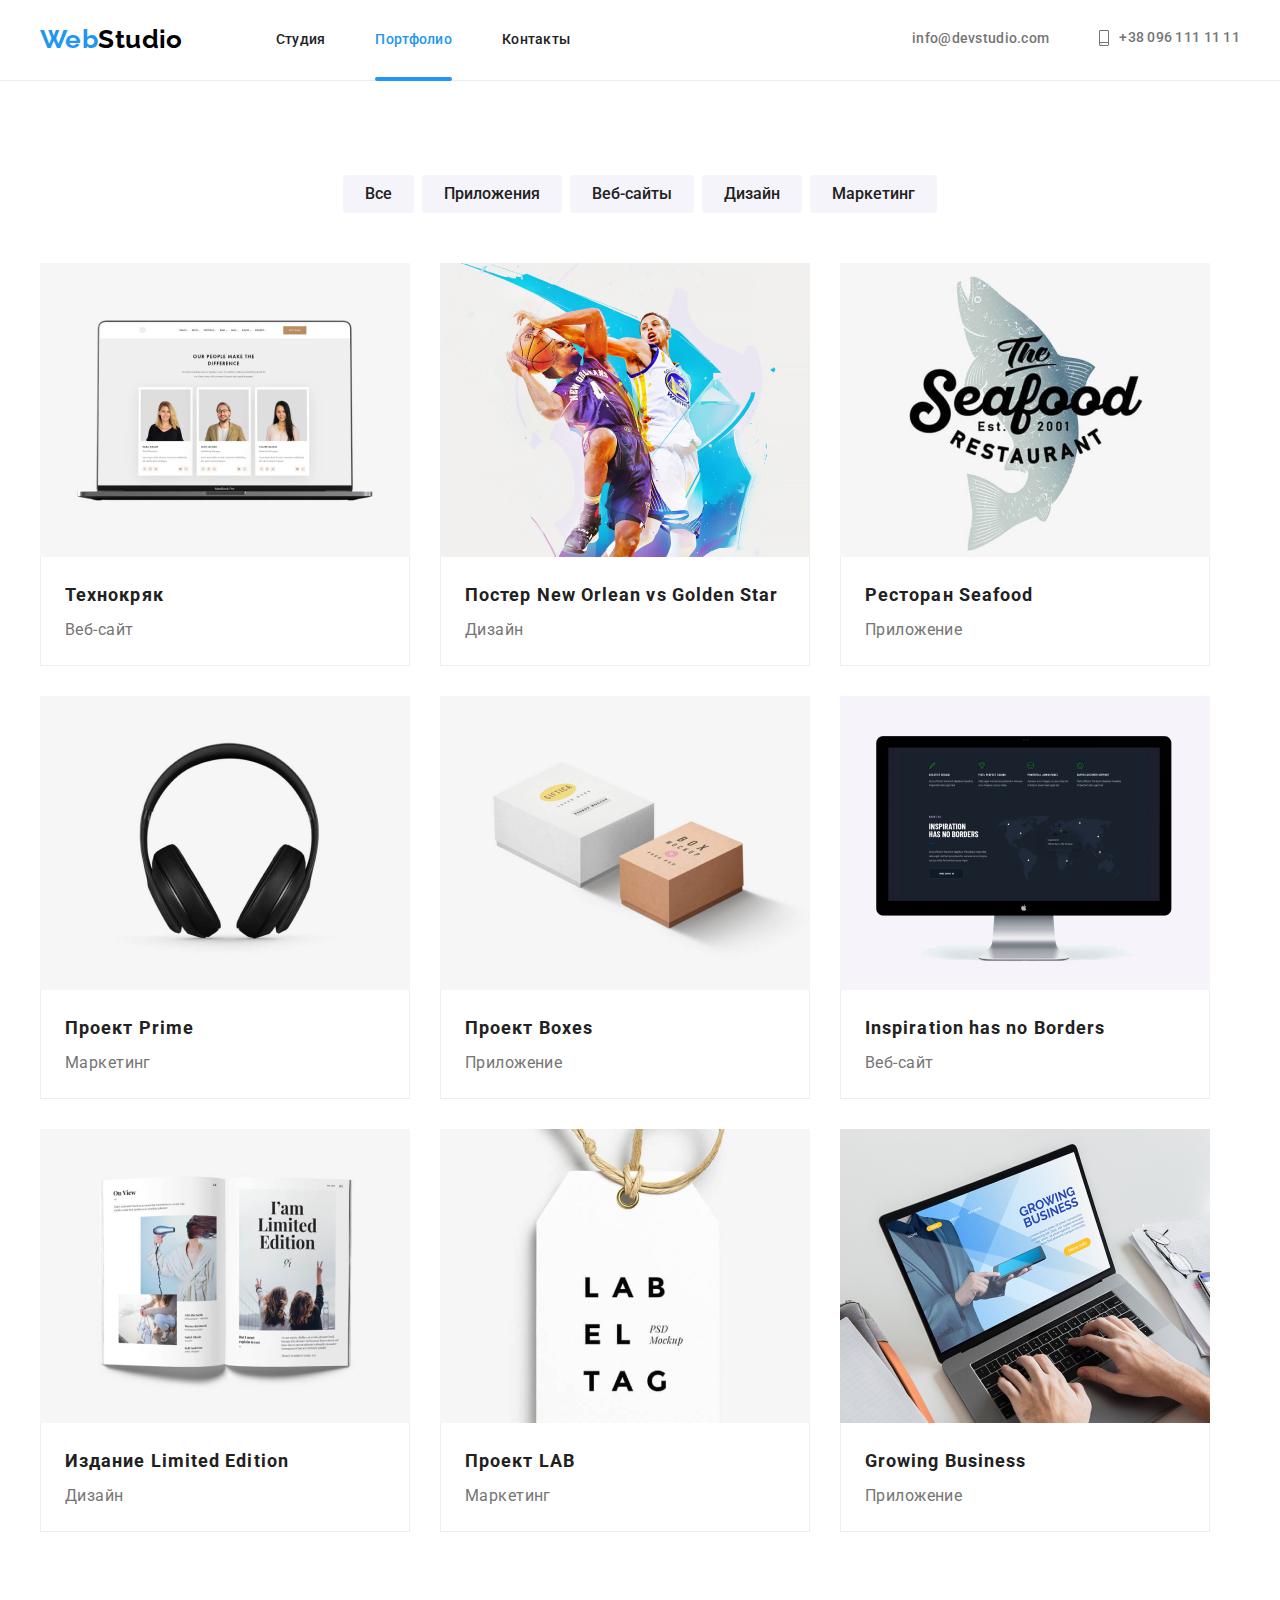
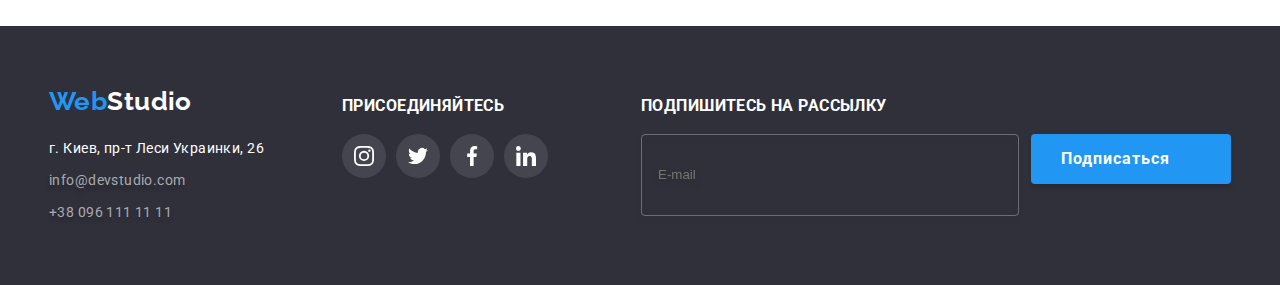
==== commit b8869c4e: "виправлення" ====
--- a/portfolio.html
+++ b/portfolio.html
@@ -17,32 +17,33 @@
 <body>
 
     <!-- Шапка -->
-    <header>
-        <div class="container flex">
+    <header class="header">
+        <div class="container">
             <!-- Навигация по сайту -->
-            <a href="./index.html" class="logo-head" lang="en"><span class="logo-accent">Web</span>Studio</a>
-            <nav class="navigation">
+            <a href="./index.html" class="logo logo__head" lang="en">
+                <span class="logo__accent">Web</span>Studio
+            </a>
+            <nav>
                 <ul class="site-nav">
-                    <li class="item"><a href="./index.html" class="link">Студия</a></li>
-                    <li class="item">
-                        <a href="./portfolio.html" class="link current">Портфолио</a>
-                        <div class="curr"></div>
-                    </li>
-                    <li class="item"><a href="" class="link">Контакты</a></li>
+                    <li class="site-nav__item"><a href="./index.html" class="site-nav__link">Студия</a></li>
+                    <li class="site-nav__item"><a href="./portfolio.html" class="site-nav__link site-nav__link--current">Портфолио</a></li>
+                    <li class="site-nav__item"><a href="#" class="site-nav__link">Контакты</a></li>
                 </ul>
             </nav>
             <ul class="contact-nav">
-                <li class="item">
-                    <a href="mailto:info@devstudio.com" class="link">
-                        <svg class="mail-icon">
-                            <use href="./images/icons.svg#veicon-enlope-hover"></use>
-                        </svg>info@devstudio.com</a>
+                <li class="contact-nav__item">
+                    <a href="mailto:info@devstudio.com" class="contact-nav__link">
+                        <svg class="contact-nav__icon contact-nav__icon--mail">
+                            <use href="./images/icons.svg#icon-envelope-hover"></use>
+                        </svg> info@devstudio.com
+                    </a>
                 </li>
-                <li class="item">
-                    <a href="tel:+380961111111" class="link">
-                        <svg class="tel-icon">
+                <li class="contact-nav__item">
+                    <a href="tel:+380961111111" class="contact-nav__link">
+                        <svg class="contact-nav__icon contact-nav__icon--tel">
                             <use href="./images/icons.svg#icon-smartphone"></use>
-                        </svg>+38 096 111 11 11</a>
+                        </svg> +38 096 111 11 11
+                    </a>
                 </li>
             </ul>
         </div>
@@ -51,183 +52,206 @@
     <!-- Раздел с уникальным контентом -->
     <main>
         <!-- Секция с набором проектов и их сортировкой -->
-        <section class="section portfolio">
+        <section class="section section--portfolio">
             <div class="container">
-                <h1 class="section-title hide">Портфолио</h1>
-                <ul class="filter-buttons">
-                    <li class="item"><button type="button" class="portfolio-button">Все</button></li>
-                    <li class="item"><button type="button" class="portfolio-button">Приложения</button></li>
-                    <li class="item"><button type="button" class="portfolio-button">Веб-сайты</button></li>
-                    <li class="item"><button type="button" class="portfolio-button">Дизайн</button></li>
-                    <li class="item"><button type="button" class="portfolio-button">Маркетинг</button></li>
-                </ul>
-
+                <h1 class="section__title section__title--hide">Портфолио</h1>
                 <ul class="filter">
-                    <li class="item">
-                        <a href="#" class="link">
-                            <div class="posters">
-                                <p class="posters-descr-text">Технокряк это современная площадка распространения коронавируса. Компании используют эту платформу для цифрового шпионажа и атак на защищённые сервера конкурентов.
-                                </p>
-                                <img src="images/porfolio/tehnokriak.png" alt="Технокряк" width="370">
-                            </div>
-                            <div class="posters-text">
-                                <h2 class="title">Технокряк</h2>
-                                <p class="text">Веб-сайт</p>
-                            </div>
-                        </a>
-                    </li>
-                    <li class="item">
-                        <a href="#" class="link">
-                            <div class="posters">
-                                <p class="posters-descr-text">Технокряк это современная площадка распространения коронавируса. Компании используют эту платформу для цифрового шпионажа и атак на защищённые сервера конкурентов.
-                                </p>
-                                <img src="images/porfolio/new-orlean-vs-golden-star.png" alt="Постер New Orlean vs Golden Star" width="370">
-                            </div>
-                            <div class="posters-text">
-                                <h2 class="title">Постер <span lang="en">New Orlean vs Golden Star</span></h2>
-                                <p class="text">Дизайн</p>
-                            </div>
-                        </a>
-                    </li>
-                    <li class="item">
-                        <a href="#" class="link">
-                            <div class="posters">
-                                <p class="posters-descr-text">Технокряк это современная площадка распространения коронавируса. Компании используют эту платформу для цифрового шпионажа и атак на защищённые сервера конкурентов.
-                                </p>
-                                <img src="images/porfolio/seafood.png" alt="Ресторан Seafood" width="370">
-                            </div>
-                            <div class="posters-text">
-                                <h2 class="title">Ресторан <span lang="en">Seafood</span></h2>
-                                <p class="text">Приложение</p>
-                            </div>
-                        </a>
-                    </li>
-                    <li class="item">
-                        <a href="#" class="link">
-                            <div class="posters">
-                                <p class="posters-descr-text">Технокряк это современная площадка распространения коронавируса. Компании используют эту платформу для цифрового шпионажа и атак на защищённые сервера конкурентов.
-                                </p>
-                                <img src="images/porfolio/project-prime.png" alt="Проект Prime" width="370">
-                            </div>
-                            <div class="posters-text">
-                                <h2 class="title">Проект <span lang="en">Prime</span></h2>
-                                <p class="text">Маркетинг</p>
-                            </div>
-                        </a>
-                    </li>
-                    <li class="item">
-                        <a href="#" class="link">
-                            <div class="posters">
-                                <p class="posters-descr-text">Технокряк это современная площадка распространения коронавируса. Компании используют эту платформу для цифрового шпионажа и атак на защищённые сервера конкурентов.
-                                </p>
-                                <img src="images/porfolio/project-boxes.png" alt="Проект Boxes" width="370">
-                            </div>
-                            <div class="posters-text">
-                                <h2 class="title">Проект <span lang="en">Boxes</span></h2>
-                                <p class="text">Приложение</p>
-                            </div>
-                        </a>
-                    </li>
-                    <li class="item">
-                        <a href="#" class="link">
-                            <div class="posters">
-                                <p class="posters-descr-text">Технокряк это современная площадка распространения коронавируса. Компании используют эту платформу для цифрового шпионажа и атак на защищённые сервера конкурентов.
-                                </p>
-                                <img src="images/porfolio/inspiration-has-no-borders.png" alt="Inspiration has no Borders" width="370">
-                            </div>
-                            <div class="posters-text">
-                                <h2 class="title" lang="en">Inspiration has no Borders</h2>
-                                <p class="text">Веб-сайт</p>
-                            </div>
-                        </a>
-                    </li>
-                    <li class="item">
-                        <a href="#" class="link">
-                            <div class="posters">
-                                <p class="posters-descr-text">Технокряк это современная площадка распространения коронавируса. Компании используют эту платформу для цифрового шпионажа и атак на защищённые сервера конкурентов.
-                                </p>
-                                <img src="images/porfolio/limited-edition.png" alt="Издание Limited Edition" width="370">
-                            </div>
-                            <div class="posters-text">
-                                <h2 class="title">Издание <span lang="en">Limited Edition</span></h2>
-                                <p class="text">Дизайн</p>
-                            </div>
-                        </a>
-                    </li>
-                    <li class="item">
-                        <a href="#" class="link">
-                            <div class="posters">
-                                <p class="posters-descr-text">Технокряк это современная площадка распространения коронавируса. Компании используют эту платформу для цифрового шпионажа и атак на защищённые сервера конкурентов.
-                                </p>
-                                <img src="images/porfolio/project-lab.png" alt="Проект LAB" width="370">
-                            </div>
-                            <div class="posters-text">
-                                <h2 class="title">Проект <span lang="en">LAB</span></h2>
-                                <p class="text">Маркетинг</p>
-                            </div>
-                        </a>
-                    </li>
-                    <li class="item">
-                        <a href="#" class="link">
-                            <div class="posters">
-                                <p class="posters-descr-text">Технокряк это современная площадка распространения коронавируса. Компании используют эту платформу для цифрового шпионажа и атак на защищённые сервера конкурентов.
-                                </p>
-                                <img src="images/porfolio/growing-business.png" alt="Growing Business" width="370">
-                            </div>
-                            <div class="posters-text">
-                                <h2 class="title" lang="en">Growing Business</h2>
-                                <p class="text">Приложение</p>
-                            </div>
-                        </a>
+                    <li class="filter__item"><button type="button" class="filter__button">Все</button></li>
+                    <li class="filter__item"><button type="button" class="filter__button">Приложения</button></li>
+                    <li class="filter__item"><button type="button" class="filter__button">Веб-сайты</button></li>
+                    <li class="filter__item"><button type="button" class="filter__button">Дизайн</button></li>
+                    <li class="filter__item"><button type="button" class="filter__button">Маркетинг</button></li>
+                </ul>
+
+                <ul class="card-set">
+                    <li class="card-set__item">
+                        <article class="project">
+                            <a href="#" class="project__link">
+                                <div class="poster">
+                                    <p class="poster__text">Технокряк это современная площадка распространения коронавируса. Компании используют эту платформу для цифрового шпионажа и атак на защищённые сервера конкурентов.
+                                    </p>
+                                    <img src="images/porfolio/tehnokriak.png" alt="Технокряк" width="370">
+                                </div>
+                                <div class="content">
+                                    <h2 class="content__title">Технокряк</h2>
+                                    <p class="content__text">Веб-сайт</p>
+                                </div>
+                            </a>
+                        </article>
+                    </li>
+                    <li class="card-set__item">
+                        <article class="project">
+                            <a href="#" class="project__link">
+                                <div class="poster">
+                                    <p class="poster__text">Технокряк это современная площадка распространения коронавируса. Компании используют эту платформу для цифрового шпионажа и атак на защищённые сервера конкурентов.
+                                    </p>
+                                    <img src="images/porfolio/new-orlean-vs-golden-star.png" alt="Постер New Orlean vs Golden Star" width="370">
+                                </div>
+                                <div class="content">
+                                    <h2 class="content__title">Постер <span lang="en">New Orlean vs Golden Star</span></h2>
+                                    <p class="content__text">Дизайн</p>
+                                </div>
+                            </a>
+                        </article>
+                    </li>
+                    <li class="card-set__item">
+                        <article class="project">
+                            <a href="#" class="project__link">
+                                <div class="poster">
+                                    <p class="poster__text">Технокряк это современная площадка распространения коронавируса. Компании используют эту платформу для цифрового шпионажа и атак на защищённые сервера конкурентов.
+                                    </p>
+                                    <img src="images/porfolio/seafood.png" alt="Ресторан Seafood" width="370">
+                                </div>
+                                <div class="content">
+                                    <h2 class="content__title">Ресторан <span lang="en">Seafood</span></h2>
+                                    <p class="content__text">Приложение</p>
+                                </div>
+                            </a>
+                        </article>
+                    </li>
+                    <li class="card-set__item">
+                        <article class="project">
+                            <a href="#" class="project__link">
+                                <div class="poster">
+                                    <p class="poster__text">Технокряк это современная площадка распространения коронавируса. Компании используют эту платформу для цифрового шпионажа и атак на защищённые сервера конкурентов.
+                                    </p>
+                                    <img src="images/porfolio/project-prime.png" alt="Проект Prime" width="370">
+                                </div>
+                                <div class="content">
+                                    <h2 class="content__title">Проект <span lang="en">Prime</span></h2>
+                                    <p class="content__text">Маркетинг</p>
+                                </div>
+                            </a>
+                        </article>
+                    </li>
+                    <li class="card-set__item">
+                        <article class="project">
+                            <a href="#" class="project__link">
+                                <div class="poster">
+                                    <p class="poster__text">Технокряк это современная площадка распространения коронавируса. Компании используют эту платформу для цифрового шпионажа и атак на защищённые сервера конкурентов.
+                                    </p>
+                                    <img src="images/porfolio/project-boxes.png" alt="Проект Boxes" width="370">
+                                </div>
+                                <div class="content">
+                                    <h2 class="content__title">Проект <span lang="en">Boxes</span></h2>
+                                    <p class="content__text">Приложение</p>
+                                </div>
+                            </a>
+                        </article>
+                    </li>
+                    <li class="card-set__item">
+                        <article class="project">
+                            <a href="#" class="project__link">
+                                <div class="poster">
+                                    <p class="poster__text">Технокряк это современная площадка распространения коронавируса. Компании используют эту платформу для цифрового шпионажа и атак на защищённые сервера конкурентов.
+                                    </p>
+                                    <img src="images/porfolio/inspiration-has-no-borders.png" alt="Inspiration has no Borders" width="370">
+                                </div>
+                                <div class="content">
+                                    <h2 class="content__title" lang="en">Inspiration has no Borders</h2>
+                                    <p class="content__text">Веб-сайт</p>
+                                </div>
+                            </a>
+                        </article>
+                    </li>
+                    <li class="card-set__item">
+                        <article class="project">
+                            <a href="#" class="project__link">
+                                <div class="poster">
+                                    <p class="poster__text">Технокряк это современная площадка распространения коронавируса. Компании используют эту платформу для цифрового шпионажа и атак на защищённые сервера конкурентов.
+                                    </p>
+                                    <img src="images/porfolio/limited-edition.png" alt="Издание Limited Edition" width="370">
+                                </div>
+                                <div class="content">
+                                    <h2 class="content__title">Издание <span lang="en">Limited Edition</span></h2>
+                                    <p class="content__text">Дизайн</p>
+                                </div>
+                            </a>
+                        </article>
+                    </li>
+                    <li class="card-set__item">
+                        <article class="project">
+                            <a href="#" class="project__link">
+                                <div class="poster">
+                                    <p class="poster__text">Технокряк это современная площадка распространения коронавируса. Компании используют эту платформу для цифрового шпионажа и атак на защищённые сервера конкурентов.
+                                    </p>
+                                    <img src="images/porfolio/project-lab.png" alt="Проект LAB" width="370">
+                                </div>
+                                <div class="content">
+                                    <h2 class="content__title">Проект <span lang="en">LAB</span></h2>
+                                    <p class="content__text">Маркетинг</p>
+                                </div>
+                            </a>
+                        </article>
+                    </li>
+                    <li class="card-set__item">
+                        <article class="project">
+                            <a href="#" class="project__link">
+                                <div class="poster">
+                                    <p class="poster__text">Технокряк это современная площадка распространения коронавируса. Компании используют эту платформу для цифрового шпионажа и атак на защищённые сервера конкурентов.
+                                    </p>
+                                    <img src="images/porfolio/growing-business.png" alt="Growing Business" width="370">
+                                </div>
+                                <div class="content">
+                                    <h2 class="content__title" lang="en">Growing Business</h2>
+                                    <p class="content__text">Приложение</p>
+                                </div>
+                            </a>
+                        </article>
                     </li>
                 </ul>
             </div>
         </section>
     </main>
 
-    <!-- Подвал -->
     <!-- Подвал -->
     <footer class="footer">
         <div class="container">
             <div class="conection">
-                <a href="./index.html" class="logo-foot" lang="en"><span class="logo-accent">Web</span>Studio</a>
+                <a href="./index.html" class="logo logo__foot" lang="en">
+                    <span class="logo__accent">Web</span>Studio</a>
                 <address>
                     <ul class="address">
-                        <li class="item"><a href="https://goo.gl/maps/6MaBWdPsoocgWnQo9" class="link">г. Киев, пр-т Леси
-                                Украинки, 26</a></li>
-                        <li class="item"><a href="mailto:info@devstudio.com" class="link-opacity">info@devstudio.com</a>
+                        <li class="address__item">
+                            <a href="https://goo.gl/maps/6MaBWdPsoocgWnQo9" class="address__link">
+                                г. Киев, пр-т Леси Украинки, 26</a>
                         </li>
-                        <li><a href="tel:+380961111111" class="link-opacity ">+38 096 111 11 11</a></li>
+                        <li class="address__item">
+                            <a href="mailto:info@devstudio.com" class="address__link--opacity">info@devstudio.com</a>
+                        </li>
+                        <li class="address__item">
+                            <a href="tel:+380961111111" class="address__link--opacity">+38 096 111 11 11</a>
+                        </li>
                     </ul>
                 </address>
             </div>
             <div class="join-us">
-                <h3 class="title">Присоединяйтесь</h3>
+                <h3 class="join-us__title">Присоединяйтесь</h3>
                 <ul class="colladge-join">
-                    <li class="item">
-                        <a href="https://www.instagram.com/" class="link-join">
-                            <svg class="icon-join">
+                    <li class="colladge-join__item">
+                        <a href="https://www.instagram.com/" class="colladge-join__link">
+                            <svg class="colladge-join__icon">
                                 <use href="./images/icons.svg#icon-instagram"></use>
                             </svg>
                         </a>
                     </li>
-                    <li class="item">
-                        <a href="https://twitter.com/" class="link-join">
-                            <svg class="icon-join">
+                    <li class="colladge-join__item">
+                        <a href="https://twitter.com/" class="colladge-join__link">
+                            <svg class="colladge-join__icon">
                                 <use href="./images/icons.svg#icon-twitter"></use>
                             </svg>
                         </a>
                     </li>
-                    <li class="item">
-                        <a href="https://facebook.com/" class="link-join">
-                            <svg class="icon-join">
+                    <li class="colladge-join__item">
+                        <a href="https://facebook.com/" class="colladge-join__link">
+                            <svg class="colladge-join__icon">
                                 <use href="./images/icons.svg#icon-facebook"></use>
                             </svg>
                         </a>
                     </li>
-                    <li class="item">
-                        <a href="https://linkedin.com/" class="link-join">
-                            <svg class="icon-join">
+                    <li class="colladge-join__item">
+                        <a href="https://linkedin.com/" class="colladge-join__link">
+                            <svg class="colladge-join__icon">
                                 <use href="./images/icons.svg#icon-linkedin"></use>
                             </svg>
                         </a>
@@ -235,15 +259,15 @@
                 </ul>
             </div>
             <form class="subscribe">
-                <h3 class="title">Подпишитесь на рассылку</h3>
-                <div class="subscribe-field">
-                    <label class="sub-label">
-                        <input type="email" name="email" class="email" placeholder="E-mail" />
+                <h3 class="subscribe__title">Подпишитесь на рассылку</h3>
+                <div class="subscribe__field">
+                    <label class="subscribe__label">
+                        <input type="email" name="email" class="subscribe__input" placeholder="E-mail" />
                     </label>
-                    <button type="submit" class="button subscribe-button">
-                        <span class="subscribe-button-content">
+                    <button type="submit" class="button subscribe__button">
+                        <span class="subscribe__button--text">
                             Подписаться
-                            <svg class="subscribe-icon">
+                            <svg class="subscribe__icon">
                                 <use href="./images/icons.svg#telegram"></use>
                             </svg>
                         </span>
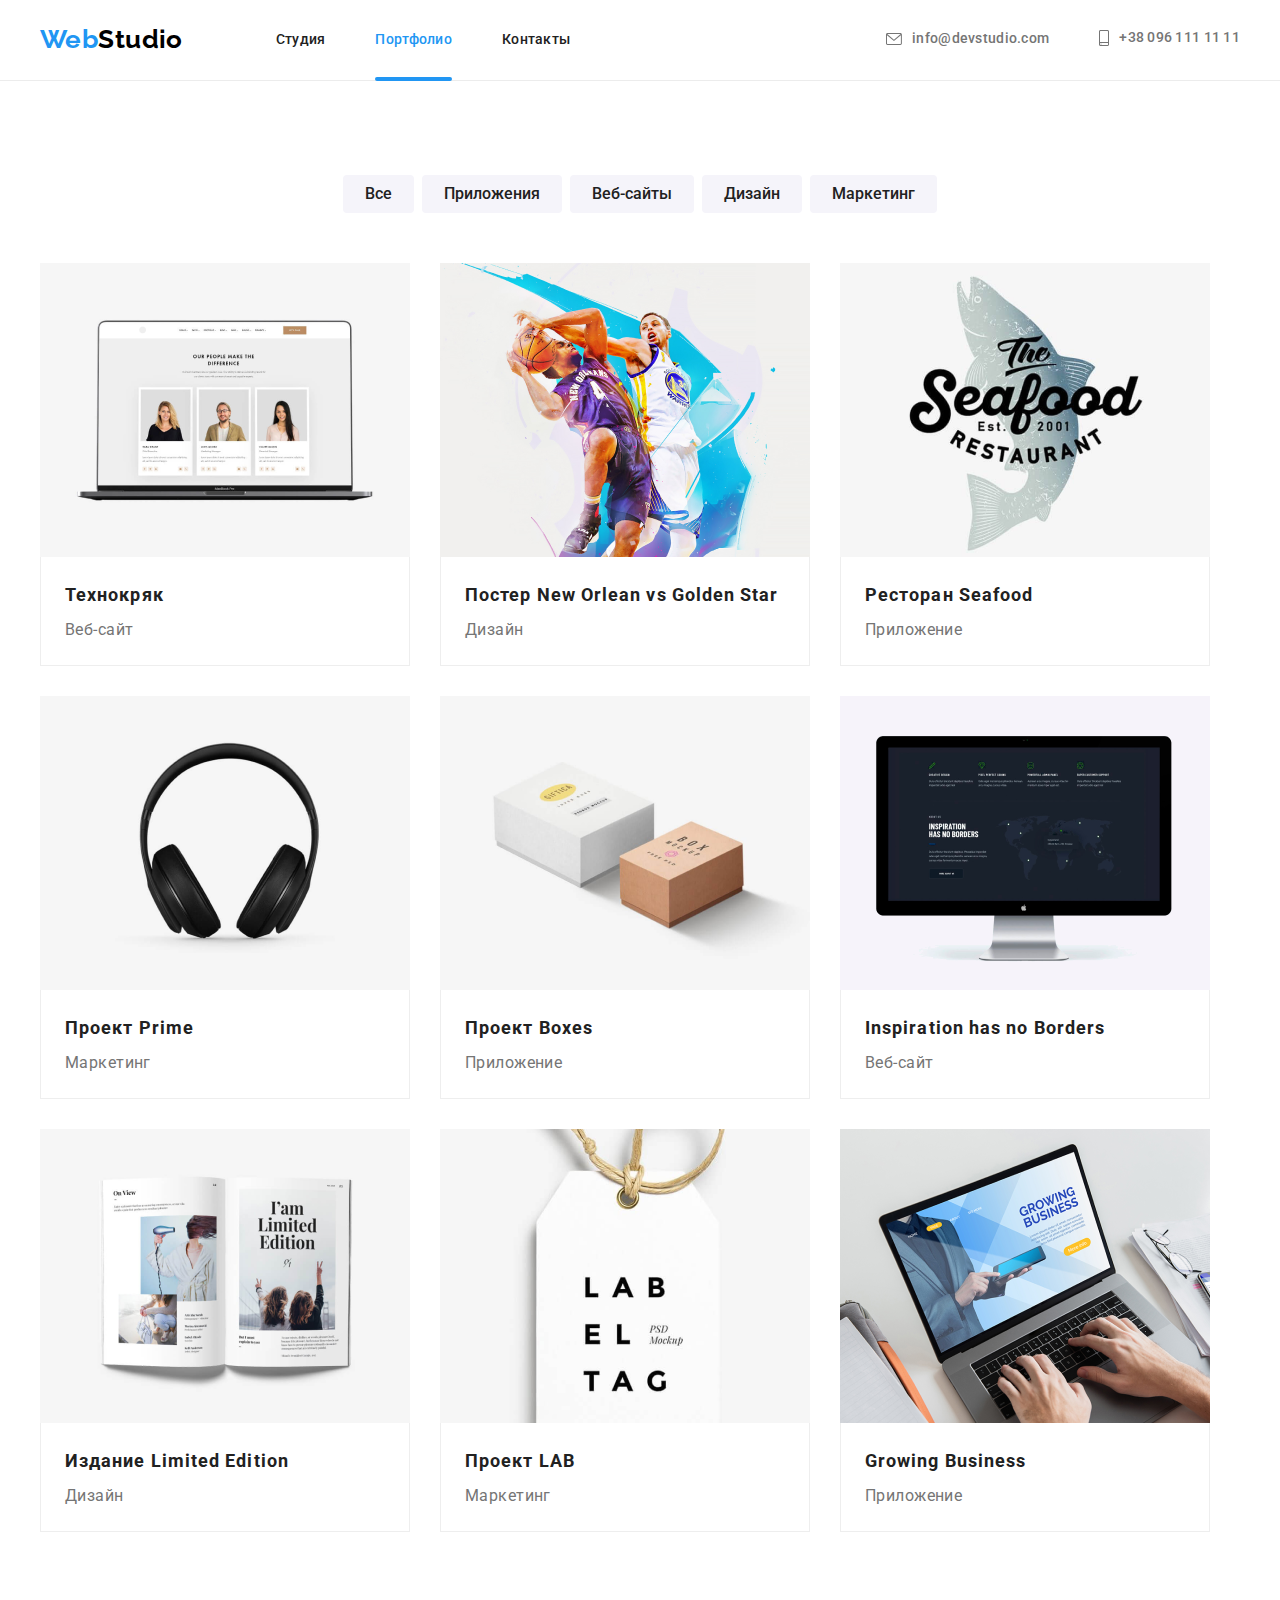
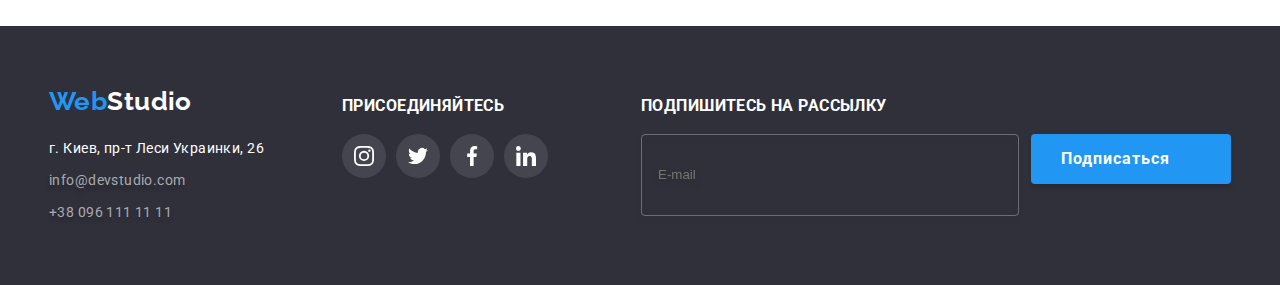
==== commit f3e2e5bf: "портфоліо зміни" ====
--- a/portfolio.html
+++ b/portfolio.html
@@ -34,7 +34,7 @@
                 <li class="contact-nav__item">
                     <a href="mailto:info@devstudio.com" class="contact-nav__link">
                         <svg class="contact-nav__icon contact-nav__icon--mail">
-                            <use href="./images/icons.svg#icon-envelope-hover"></use>
+                            <use href="./images/icons.svg#veicon-enlope-hover"></use>
                         </svg> info@devstudio.com
                     </a>
                 </li>
